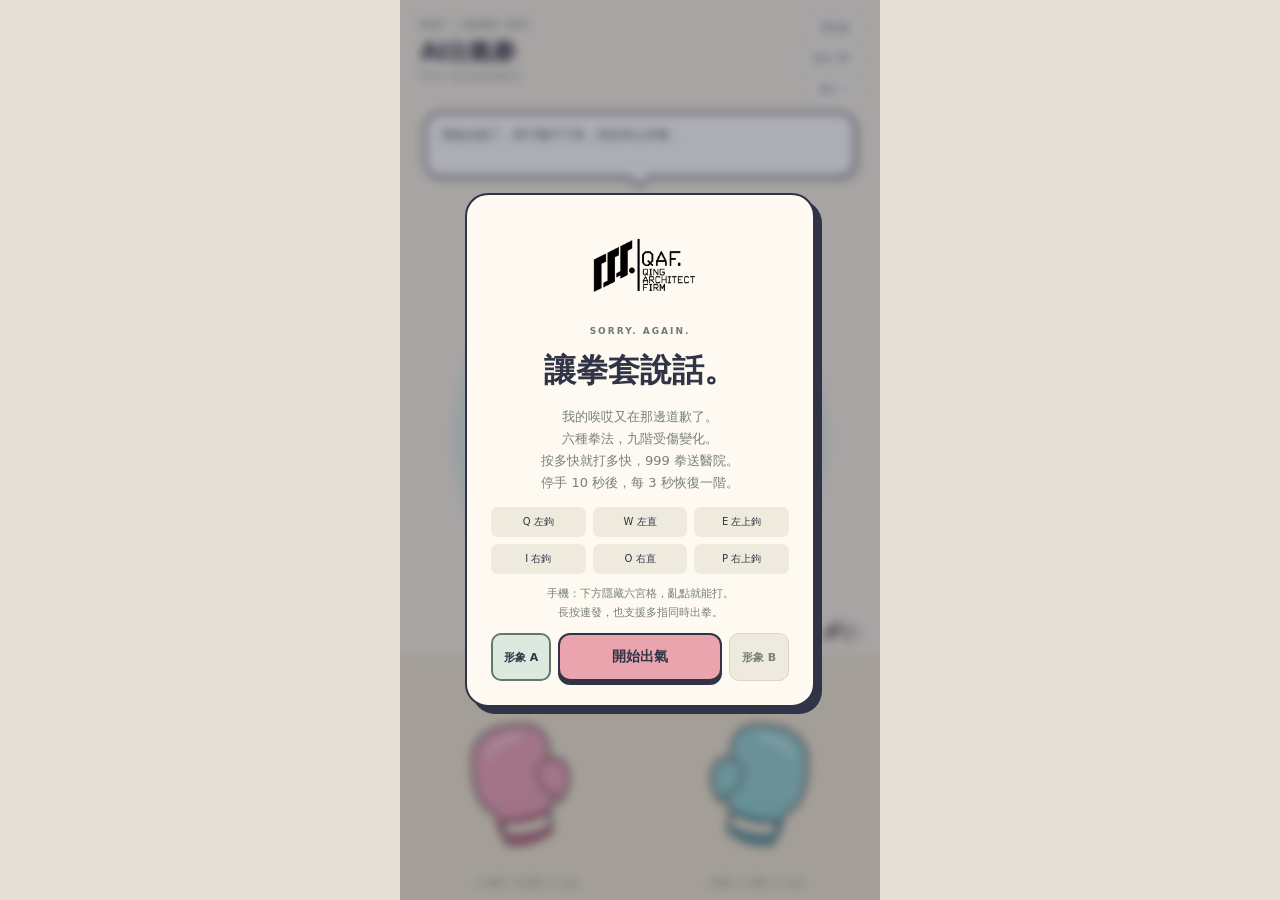
==== aii/index.html @ 3a968c9c "Reuse unlocked speech player on mobile and group touch pads by hand" ====
<!doctype html><html lang="zh-Hant"><head><meta charset="utf-8"><meta name="viewport" content="width=device-width,initial-scale=1,maximum-scale=1,user-scalable=no,viewport-fit=cover"><meta name="theme-color" content="#f5eee2"><title>AI出氣拳｜QAF 的遊戲空間</title><meta property="og:title" content="AI出氣拳｜QAF 的遊戲空間"><meta property="og:description" content="六種拳法、搞笑表情、連打到 999 拳。AI 又在道歉？讓拳套說話！"><meta property="og:type" content="website"><meta property="og:url" content="https://qafstudio2.github.io/qaf-game/aii/"><meta property="og:image" content="https://qafstudio2.github.io/qaf-game/aii/share-face-5.png"><link rel="stylesheet" href="aii.css?v=mobile-voice-28"></head><body><main><canvas id="stage" aria-label="可愛短髮 AII 角色與拳套"></canvas><header><div><span class="tag">QAF / GAME 002</span><h1>AI出氣拳<span>999 拳送修俱樂部</span></h1></div><nav><button id="menu" aria-label="回到選單重新選形象">選形象</button><button id="sound" aria-label="切換音效">音效 ON</button><a href="../" target="_top" id="exit">退出 ↗</a></nav></header><aside id="speech" aria-live="polite"></aside><img class="game-logo" src="../qaf-logo-clear.png" alt="QAF"><div class="counter"><b id="hits">0</b><span>拳・999 拳送醫院，只有心情。</span><span id="injury"></span></div><div id="pads" aria-label="六種拳法的觸控區"><button data-punch="0" aria-label="左鉤拳 Q"></button><button data-punch="1" aria-label="左直拳 W"></button><button data-punch="2" aria-label="左上鉤拳 E"></button><button data-punch="3" aria-label="右鉤拳 I"></button><button data-punch="4" aria-label="右直拳 O"></button><button data-punch="5" aria-label="右上鉤拳 P"></button></div><div class="guide"><span>Q 鉤拳 · W 直拳 · E 上鉤</span><span>I 鉤拳 · O 直拳 · P 上鉤</span></div><section id="intro"><article><img src="../qaf-logo-clear.png" alt="QAF" width="145" height="90"><span class="tag">SORRY. AGAIN.</span><h2>讓拳套說話。</h2><p>我的唉哎又在那邊道歉了。<br>六種拳法，九階受傷變化。<br>按多快就打多快，999 拳送醫院。<br>停手 10 秒後，每 3 秒恢復一階。</p><div class="keys"><span>Q 左鉤</span><span>W 左直</span><span>E 左上鉤</span><span>I 右鉤</span><span>O 右直</span><span>P 右上鉤</span></div><p class="help">手機：下方隱藏六宮格，亂點就能打。<br>長按連發，也支援多指同時出拳。</p><div class="avatar-start"><button id="avatar-a" class="avatar-choice selected" aria-pressed="true">形象 A</button><button id="start">開始出氣</button><button id="avatar-b" class="avatar-choice" aria-pressed="false">形象 B</button></div></article></section><section id="rescue-end" hidden><article><span class="tag">SYSTEM UNDER REPAIR</span><h2>999 拳，送修完成。</h2><p>AII 已送到醫院。<br>今天先休息，系統明天再出錯。</p><button id="again">再打一次 ↻</button><a href="../" target="_top">回遊戲首頁 ↗</a></article></section></main><script src="aii.js?v=mobile-voice-28"></script></body></html>
---- aii/aii.css ----
*{box-sizing:border-box}html,body{margin:0;width:100%;height:100%;overflow:hidden;position:fixed;inset:0;overscroll-behavior:none;background:#e5ded4;color:#303446;font:14px system-ui,"Microsoft JhengHei",sans-serif;touch-action:none;user-select:none}main{position:relative;width:100%;max-width:480px;height:100svh;margin:auto;background:#f5eee2;overflow:hidden}canvas{display:block;width:100%;height:100%}header{position:absolute;top:max(15px,env(safe-area-inset-top));left:20px;right:20px;display:flex;justify-content:space-between;gap:6px;pointer-events:none}.tag{font-size:9px;letter-spacing:2px;font-weight:800;color:#6b7b76}h1{font-size:24px;margin:6px 0;line-height:1.25;letter-spacing:-1px}h1 span{display:block;font-size:10px;letter-spacing:2px;font-weight:500;margin-top:4px;color:#85918a}nav{display:flex;flex-direction:column;align-items:flex-end;gap:8px;pointer-events:auto}nav button,nav a{font:inherit;font-size:10px;border:1px solid #d9d5c9;padding:6px 9px;border-radius:16px;background:#fff8;color:#505e58;text-decoration:none}button{touch-action:none;cursor:pointer;-webkit-tap-highlight-color:transparent}#speech{position:absolute;top:112px;left:24px;right:24px;background:#fff;border:2px solid #303446;border-radius:17px;padding:12px 15px;font-size:12px;line-height:1.65;box-shadow:4px 4px 0 #dad6cb;min-height:66px;pointer-events:none}#speech:after{content:"";position:absolute;bottom:-9px;left:48%;width:14px;height:14px;background:#fff;border-right:2px solid #303446;border-bottom:2px solid #303446;transform:rotate(45deg)}.counter{position:absolute;bottom:27%;left:0;right:0;text-align:center;pointer-events:none}.counter b{font-size:23px;display:block;font-weight:900;color:#65766f}.counter span{font-size:9px;color:#929a8b;letter-spacing:1px}#pads{position:absolute;inset:68% 0 32px;display:grid;grid-template-columns:repeat(2,1fr);grid-template-rows:repeat(3,1fr);grid-auto-flow:column}#pads button{border:0;background:transparent;outline-offset:-5px}#pads button:focus-visible{outline:2px dashed #85998d}#pads button:active{background:#78948912}.guide{position:absolute;bottom:max(10px,env(safe-area-inset-bottom));left:12px;right:12px;display:flex;justify-content:space-around;pointer-events:none;color:#7e887d;font-size:9px}#intro{position:absolute;inset:0;display:grid;place-items:center;background:#30344665;backdrop-filter:blur(5px);padding:20px}article{width:100%;max-width:350px;background:#fffaf1;border:2px solid #303446;border-radius:23px;box-shadow:7px 7px 0 #303446;padding:24px;text-align:center}article img{display:block;object-fit:contain;margin:0 auto 12px;background:transparent;border-radius:0;padding:0}article h2{font-size:32px;margin:12px 0}article p{font-size:13px;line-height:1.7;color:#768178}.keys{display:grid;grid-template-columns:repeat(3,1fr);gap:7px}.keys span{font-size:10px;background:#eeeade;border-radius:7px;padding:8px 2px}article p.help{font-size:11px}#start{width:100%;padding:14px;border:2px solid #303446;border-radius:12px;background:#eaa4ae;color:#303446;font-size:15px;font-weight:900;box-shadow:0 4px 0 #303446}@media(max-height:650px){header{top:10px}h1{font-size:21px}#speech{top:98px;padding:9px 12px;font-size:11px;min-height:55px}article{padding:16px}article img{height:65px;width:110px;margin-bottom:6px}article h2{font-size:27px;margin:8px 0}article p{font-size:11px;margin:8px 0}.keys span{padding:6px 1px}#start{padding:11px}}


#injury{display:block;color:#946b80;font-size:10px;margin-top:3px}.counter{bottom:23%}.counter b{font-size:20px}
.game-logo{position:absolute;right:13px;bottom:28%;width:48px;height:auto;mix-blend-mode:multiply;opacity:.65;pointer-events:none}

#rescue-end{position:absolute;inset:0;display:grid;place-items:center;background:#f5eee2c9;padding:20px}#rescue-end[hidden]{display:none}#again{display:block;width:100%;padding:13px;background:#eaa4ae;border:1.7px solid #303446;border-radius:8px;font:700 14px system-ui;color:#303446}#rescue-end a{display:inline-block;margin-top:18px;color:#6b7b76;font-size:12px}
.avatar-start{display:grid;grid-template-columns:60px minmax(0,1fr) 60px;align-items:stretch;gap:7px}.avatar-choice{border:1px solid #d9d5c9;border-radius:10px;background:#eeeade;color:#768178;font:700 11px system-ui;padding:8px 2px}.avatar-choice.selected{background:#dce9df;border:2px solid #65766f;color:#303446}.avatar-start #start{font-size:14px;padding:13px 2px}@media(max-height:650px){.avatar-start #start{padding:10px 2px}}

nav{gap:5px}nav button,nav a{padding:5px 9px}

/* Keep rapid taps and long holds inside the game instead of iOS text selection. */
main,main *{-webkit-user-select:none;user-select:none;-webkit-touch-callout:none;-webkit-tap-highlight-color:transparent}main img,canvas{-webkit-user-drag:none}#pads,#pads button{touch-action:none}
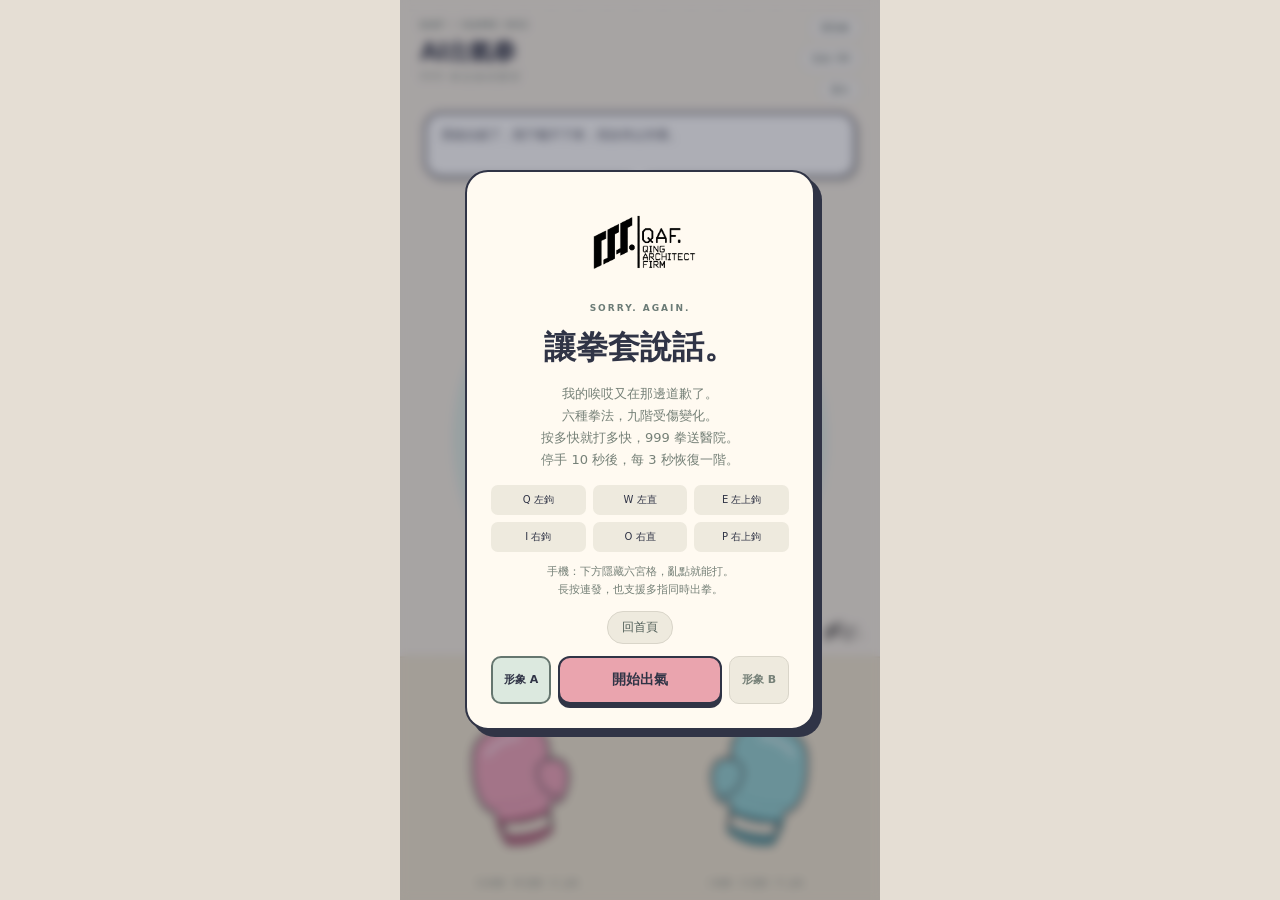
==== commit 4abacb9d: "Add home links to game menus and endings plus in-game exit buttons" ====
--- a/aii/index.html
+++ b/aii/index.html
@@ -1,4 +1,4 @@
-<!doctype html><html lang="zh-Hant"><head><meta charset="utf-8"><meta name="viewport" content="width=device-width,initial-scale=1,maximum-scale=1,user-scalable=no,viewport-fit=cover"><meta name="theme-color" content="#f5eee2"><title>AI出氣拳｜QAF 的遊戲空間</title><meta property="og:title" content="AI出氣拳｜QAF 的遊戲空間"><meta property="og:description" content="六種拳法、搞笑表情、連打到 999 拳。AI 又在道歉？讓拳套說話！"><meta property="og:type" content="website"><meta property="og:url" content="https://qafstudio2.github.io/qaf-game/aii/"><meta property="og:image" content="https://qafstudio2.github.io/qaf-game/aii/share-face-5.png"><link rel="stylesheet" href="aii.css?v=mobile-voice-28"></head><body><main><canvas id="stage" aria-label="可愛短髮 AII 角色與拳套"></canvas><header><div><span class="tag">QAF / GAME 002</span><h1>AI出氣拳<span>999 拳送修俱樂部</span></h1></div><nav><button id="menu" aria-label="回到選單重新選形象">選形象</button><button id="sound" aria-label="切換音效">音效 ON</button><a href="../" target="_top" id="exit">退出 ↗</a></nav></header><aside id="speech" aria-live="polite"></aside><img class="game-logo" src="../qaf-logo-clear.png" alt="QAF"><div class="counter"><b id="hits">0</b><span>拳・999 拳送醫院，只有心情。</span><span id="injury"></span></div><div id="pads" aria-label="六種拳法的觸控區"><button data-punch="0" aria-label="左鉤拳 Q"></button><button data-punch="1" aria-label="左直拳 W"></button><button data-punch="2" aria-label="左上鉤拳 E"></button><button data-punch="3" aria-label="右鉤拳 I"></button><button data-punch="4" aria-label="右直拳 O"></button><button data-punch="5" aria-label="右上鉤拳 P"></button></div><div class="guide"><span>Q 鉤拳 · W 直拳 · E 上鉤</span><span>I 鉤拳 · O 直拳 · P 上鉤</span></div><section id="intro"><article><img src="../qaf-logo-clear.png" alt="QAF" width="145" height="90"><span class="tag">SORRY. AGAIN.</span><h2>讓拳套說話。</h2><p>我的唉哎又在那邊道歉了。<br>六種拳法，九階受傷變化。<br>按多快就打多快，999 拳送醫院。<br>停手 10 秒後，每 3 秒恢復一階。</p><div class="keys"><span>Q 左鉤</span><span>W 左直</span><span>E 左上鉤</span><span>I 右鉤</span><span>O 右直</span><span>P 右上鉤</span></div><p class="help">手機：下方隱藏六宮格，亂點就能打。<br>長按連發，也支援多指同時出拳。</p><div class="avatar-start"><button id="avatar-a" class="avatar-choice selected" aria-pressed="true">形象 A</button><button id="start">開始出氣</button><button id="avatar-b" class="avatar-choice" aria-pressed="false">形象 B</button></div></article></section><section id="rescue-end" hidden><article><span class="tag">SYSTEM UNDER REPAIR</span><h2>999 拳，送修完成。</h2><p>AII 已送到醫院。<br>今天先休息，系統明天再出錯。</p><button id="again">再打一次 ↻</button><a href="../" target="_top">回遊戲首頁 ↗</a></article></section></main><script src="aii.js?v=mobile-voice-28"></script></body></html>
+<!doctype html><html lang="zh-Hant"><head><meta charset="utf-8"><meta name="viewport" content="width=device-width,initial-scale=1,maximum-scale=1,user-scalable=no,viewport-fit=cover"><meta name="theme-color" content="#f5eee2"><title>AI出氣拳｜QAF 的遊戲空間</title><meta property="og:title" content="AI出氣拳｜QAF 的遊戲空間"><meta property="og:description" content="六種拳法、搞笑表情、連打到 999 拳。AI 又在道歉？讓拳套說話！"><meta property="og:type" content="website"><meta property="og:url" content="https://qafstudio2.github.io/qaf-game/aii/"><meta property="og:image" content="https://qafstudio2.github.io/qaf-game/aii/share-face-5.png"><link rel="stylesheet" href="aii.css?v=home-button-31"></head><body><main><canvas id="stage" aria-label="可愛短髮 AII 角色與拳套"></canvas><header><div><span class="tag">QAF / GAME 002</span><h1>AI出氣拳<span>999 拳送修俱樂部</span></h1></div><nav><button id="menu" aria-label="回到選單重新選形象">選形象</button><button id="sound" aria-label="切換音效">音效 ON</button><a href="../" target="_top" id="exit">退出</a></nav></header><aside id="speech" aria-live="polite"></aside><img class="game-logo" src="../qaf-logo-clear.png" alt="QAF"><div class="counter"><b id="hits">0</b><span>拳・999 拳送醫院，只有心情。</span><span id="injury"></span></div><div id="pads" aria-label="六種拳法的觸控區"><button data-punch="0" aria-label="左鉤拳 Q"></button><button data-punch="1" aria-label="左直拳 W"></button><button data-punch="2" aria-label="左上鉤拳 E"></button><button data-punch="3" aria-label="右鉤拳 I"></button><button data-punch="4" aria-label="右直拳 O"></button><button data-punch="5" aria-label="右上鉤拳 P"></button></div><div class="guide"><span>Q 鉤拳 · W 直拳 · E 上鉤</span><span>I 鉤拳 · O 直拳 · P 上鉤</span></div><section id="intro"><article><img src="../qaf-logo-clear.png" alt="QAF" width="145" height="90"><span class="tag">SORRY. AGAIN.</span><h2>讓拳套說話。</h2><p>我的唉哎又在那邊道歉了。<br>六種拳法，九階受傷變化。<br>按多快就打多快，999 拳送醫院。<br>停手 10 秒後，每 3 秒恢復一階。</p><div class="keys"><span>Q 左鉤</span><span>W 左直</span><span>E 左上鉤</span><span>I 右鉤</span><span>O 右直</span><span>P 右上鉤</span></div><p class="help">手機：下方隱藏六宮格，亂點就能打。<br>長按連發，也支援多指同時出拳。</p><a class="menu-home" href="../" target="_top">回首頁</a><div class="avatar-start"><button id="avatar-a" class="avatar-choice selected" aria-pressed="true">形象 A</button><button id="start">開始出氣</button><button id="avatar-b" class="avatar-choice" aria-pressed="false">形象 B</button></div></article></section><section id="rescue-end" hidden><article><span class="tag">SYSTEM UNDER REPAIR</span><h2>999 拳，送修完成。</h2><p>AII 已送到醫院。<br>今天先休息，系統明天再出錯。</p><button id="again">再打一次 ↻</button><a href="../" target="_top">回首頁</a></article></section></main><script src="aii.js?v=home-button-31"></script></body></html>
 
 
 
--- a/aii/aii.css
+++ b/aii/aii.css
@@ -11,3 +11,5 @@
 
 /* Keep rapid taps and long holds inside the game instead of iOS text selection. */
 main,main *{-webkit-user-select:none;user-select:none;-webkit-touch-callout:none;-webkit-tap-highlight-color:transparent}main img,canvas{-webkit-user-drag:none}#pads,#pads button{touch-action:none}
+
+.menu-home{display:inline-block;color:#505e58;font:12px system-ui;text-decoration:none;padding:7px 14px;border:1px solid #d9d5c9;border-radius:16px;background:#eeeade;margin:0 0 12px}
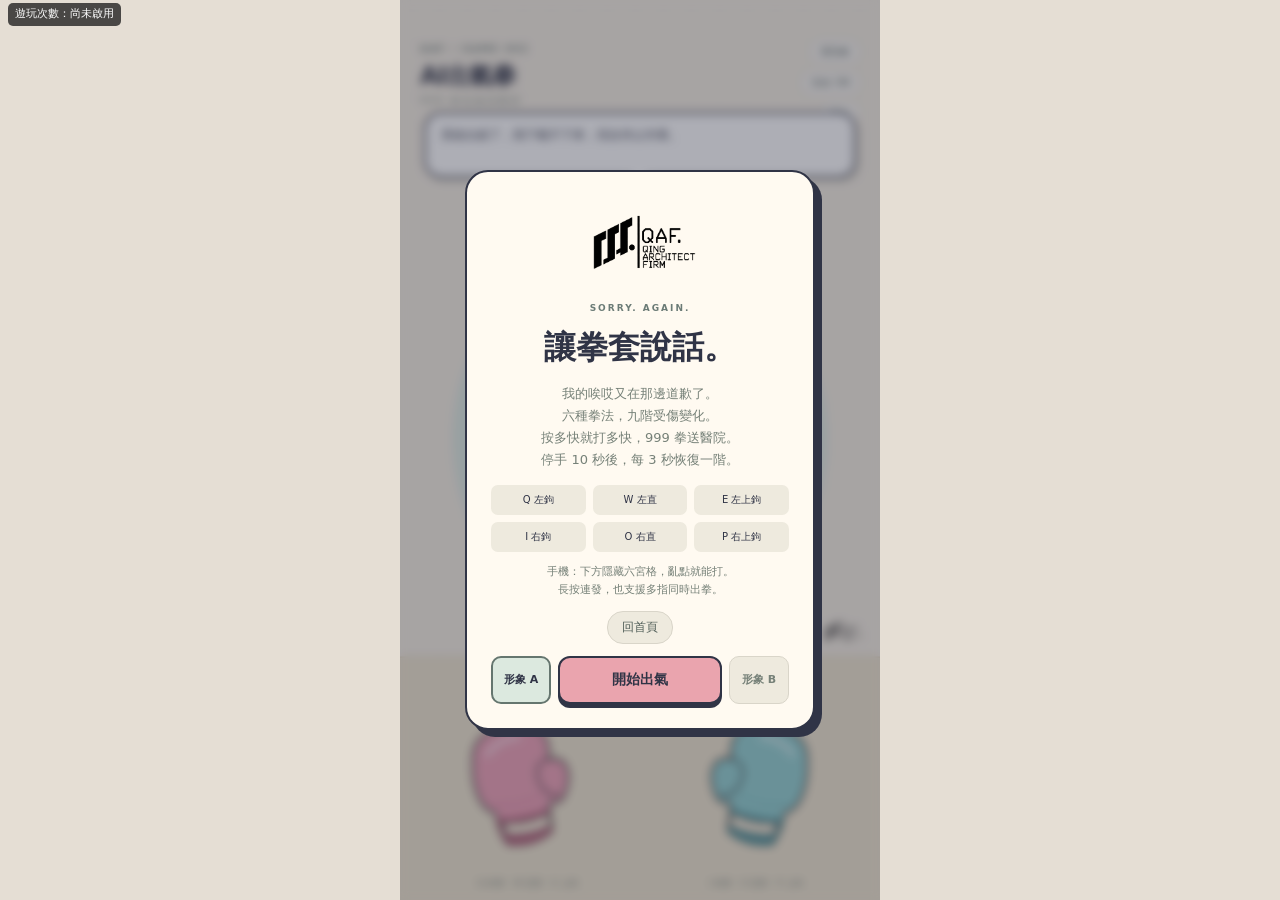
==== commit c19ba3bf: "Prepare game play counts and sorting with tested isolated count API" ====
--- a/aii/index.html
+++ b/aii/index.html
@@ -1,5 +1,6 @@
-<!doctype html><html lang="zh-Hant"><head><meta charset="utf-8"><meta name="viewport" content="width=device-width,initial-scale=1,maximum-scale=1,user-scalable=no,viewport-fit=cover"><meta name="theme-color" content="#f5eee2"><title>AI出氣拳｜QAF 的遊戲空間</title><meta property="og:title" content="AI出氣拳｜QAF 的遊戲空間"><meta property="og:description" content="六種拳法、搞笑表情、連打到 999 拳。AI 又在道歉？讓拳套說話！"><meta property="og:type" content="website"><meta property="og:url" content="https://qafstudio2.github.io/qaf-game/aii/"><meta property="og:image" content="https://qafstudio2.github.io/qaf-game/aii/share-face-5.png"><link rel="stylesheet" href="aii.css?v=home-button-31"></head><body><main><canvas id="stage" aria-label="可愛短髮 AII 角色與拳套"></canvas><header><div><span class="tag">QAF / GAME 002</span><h1>AI出氣拳<span>999 拳送修俱樂部</span></h1></div><nav><button id="menu" aria-label="回到選單重新選形象">選形象</button><button id="sound" aria-label="切換音效">音效 ON</button><a href="../" target="_top" id="exit">退出</a></nav></header><aside id="speech" aria-live="polite"></aside><img class="game-logo" src="../qaf-logo-clear.png" alt="QAF"><div class="counter"><b id="hits">0</b><span>拳・999 拳送醫院，只有心情。</span><span id="injury"></span></div><div id="pads" aria-label="六種拳法的觸控區"><button data-punch="0" aria-label="左鉤拳 Q"></button><button data-punch="1" aria-label="左直拳 W"></button><button data-punch="2" aria-label="左上鉤拳 E"></button><button data-punch="3" aria-label="右鉤拳 I"></button><button data-punch="4" aria-label="右直拳 O"></button><button data-punch="5" aria-label="右上鉤拳 P"></button></div><div class="guide"><span>Q 鉤拳 · W 直拳 · E 上鉤</span><span>I 鉤拳 · O 直拳 · P 上鉤</span></div><section id="intro"><article><img src="../qaf-logo-clear.png" alt="QAF" width="145" height="90"><span class="tag">SORRY. AGAIN.</span><h2>讓拳套說話。</h2><p>我的唉哎又在那邊道歉了。<br>六種拳法，九階受傷變化。<br>按多快就打多快，999 拳送醫院。<br>停手 10 秒後，每 3 秒恢復一階。</p><div class="keys"><span>Q 左鉤</span><span>W 左直</span><span>E 左上鉤</span><span>I 右鉤</span><span>O 右直</span><span>P 右上鉤</span></div><p class="help">手機：下方隱藏六宮格，亂點就能打。<br>長按連發，也支援多指同時出拳。</p><a class="menu-home" href="../" target="_top">回首頁</a><div class="avatar-start"><button id="avatar-a" class="avatar-choice selected" aria-pressed="true">形象 A</button><button id="start">開始出氣</button><button id="avatar-b" class="avatar-choice" aria-pressed="false">形象 B</button></div></article></section><section id="rescue-end" hidden><article><span class="tag">SYSTEM UNDER REPAIR</span><h2>999 拳，送修完成。</h2><p>AII 已送到醫院。<br>今天先休息，系統明天再出錯。</p><button id="again">再打一次 ↻</button><a href="../" target="_top">回首頁</a></article></section></main><script src="aii.js?v=home-button-31"></script></body></html>
+<!doctype html><html lang="zh-Hant"><head><meta charset="utf-8"><meta name="viewport" content="width=device-width,initial-scale=1,maximum-scale=1,user-scalable=no,viewport-fit=cover"><meta name="theme-color" content="#f5eee2"><title>AI出氣拳｜QAF 的遊戲空間</title><meta property="og:title" content="AI出氣拳｜QAF 的遊戲空間"><meta property="og:description" content="六種拳法、搞笑表情、連打到 999 拳。AI 又在道歉？讓拳套說話！"><meta property="og:type" content="website"><meta property="og:url" content="https://qafstudio2.github.io/qaf-game/aii/"><meta property="og:image" content="https://qafstudio2.github.io/qaf-game/aii/share-face-5.png"><link rel="stylesheet" href="aii.css?v=home-button-31"><script src="../game-stats-config.js"></script><script defer src="../game-stats.js"></script><style>.qaf-play-count{position:fixed;top:max(3px,env(safe-area-inset-top));left:8px;z-index:1000;font:11px/1.5 system-ui;color:#fff;background:#222c;padding:3px 7px;border-radius:5px;pointer-events:none}header{margin-top:24px}</style></head><body><span class="qaf-play-count" data-play-count="aii" aria-live="polite">遊玩次數：尚未啟用</span><main><canvas id="stage" aria-label="可愛短髮 AII 角色與拳套"></canvas><header><div><span class="tag">QAF / GAME 002</span><h1>AI出氣拳<span>999 拳送修俱樂部</span></h1></div><nav><button id="menu" aria-label="回到選單重新選形象">選形象</button><button id="sound" aria-label="切換音效">音效 ON</button><a href="../" target="_top" id="exit">退出</a></nav></header><aside id="speech" aria-live="polite"></aside><img class="game-logo" src="../qaf-logo-clear.png" alt="QAF"><div class="counter"><b id="hits">0</b><span>拳・999 拳送醫院，只有心情。</span><span id="injury"></span></div><div id="pads" aria-label="六種拳法的觸控區"><button data-punch="0" aria-label="左鉤拳 Q"></button><button data-punch="1" aria-label="左直拳 W"></button><button data-punch="2" aria-label="左上鉤拳 E"></button><button data-punch="3" aria-label="右鉤拳 I"></button><button data-punch="4" aria-label="右直拳 O"></button><button data-punch="5" aria-label="右上鉤拳 P"></button></div><div class="guide"><span>Q 鉤拳 · W 直拳 · E 上鉤</span><span>I 鉤拳 · O 直拳 · P 上鉤</span></div><section id="intro"><article><img src="../qaf-logo-clear.png" alt="QAF" width="145" height="90"><span class="tag">SORRY. AGAIN.</span><h2>讓拳套說話。</h2><p>我的唉哎又在那邊道歉了。<br>六種拳法，九階受傷變化。<br>按多快就打多快，999 拳送醫院。<br>停手 10 秒後，每 3 秒恢復一階。</p><div class="keys"><span>Q 左鉤</span><span>W 左直</span><span>E 左上鉤</span><span>I 右鉤</span><span>O 右直</span><span>P 右上鉤</span></div><p class="help">手機：下方隱藏六宮格，亂點就能打。<br>長按連發，也支援多指同時出拳。</p><a class="menu-home" href="../" target="_top">回首頁</a><div class="avatar-start"><button id="avatar-a" class="avatar-choice selected" aria-pressed="true">形象 A</button><button id="start">開始出氣</button><button id="avatar-b" class="avatar-choice" aria-pressed="false">形象 B</button></div></article></section><section id="rescue-end" hidden><article><span class="tag">SYSTEM UNDER REPAIR</span><h2>999 拳，送修完成。</h2><p>AII 已送到醫院。<br>今天先休息，系統明天再出錯。</p><button id="again">再打一次 ↻</button><a href="../" target="_top">回首頁</a></article></section></main><script src="aii.js?v=play-counts-20261010"></script></body></html>
 
 
 
 
+
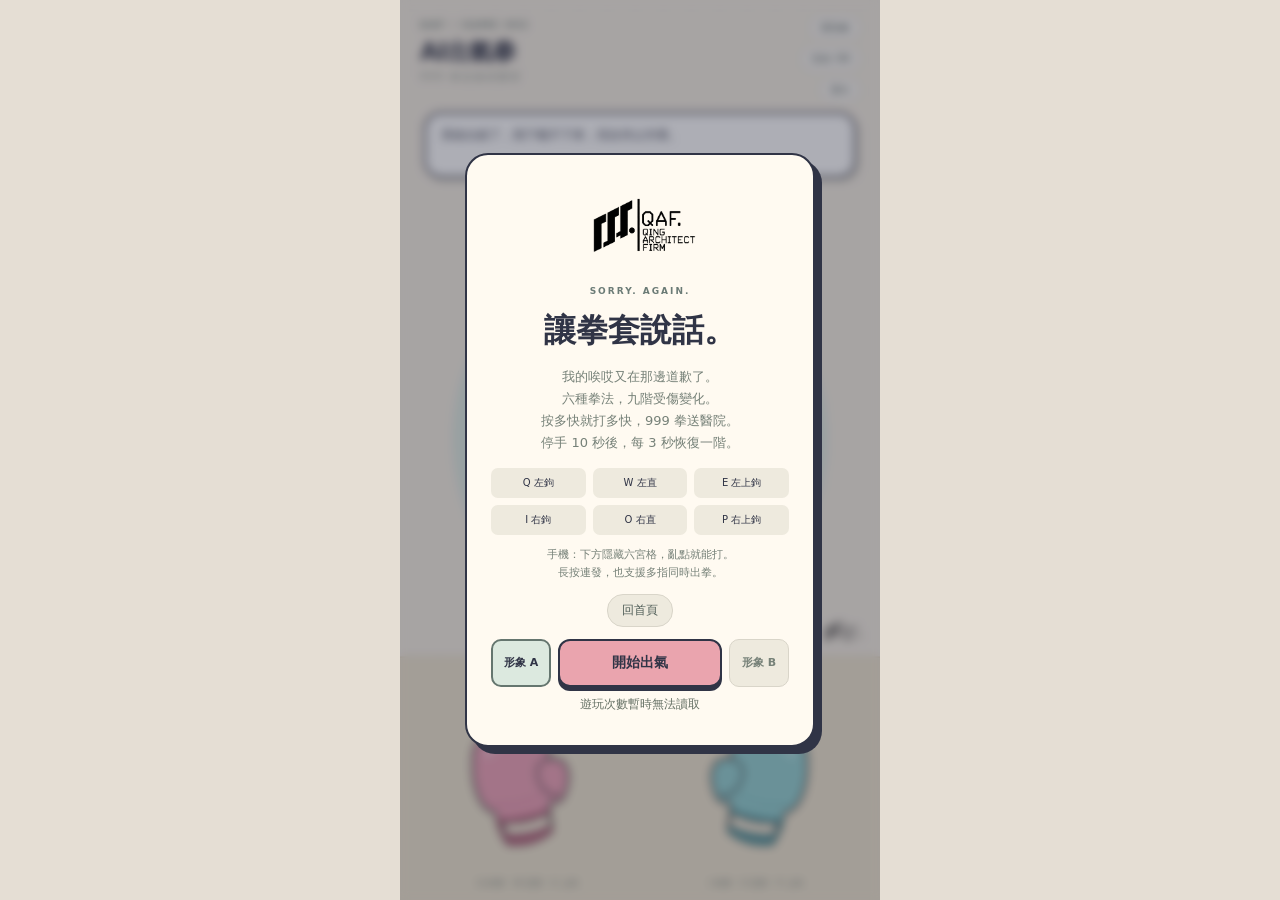
==== commit 098a5f75: "Add shared cloud play totals to three games and catalogue" ====
--- a/aii/index.html
+++ b/aii/index.html
@@ -1,6 +1,5 @@
-<!doctype html><html lang="zh-Hant"><head><meta charset="utf-8"><meta name="viewport" content="width=device-width,initial-scale=1,maximum-scale=1,user-scalable=no,viewport-fit=cover"><meta name="theme-color" content="#f5eee2"><title>AI出氣拳｜QAF 的遊戲空間</title><meta property="og:title" content="AI出氣拳｜QAF 的遊戲空間"><meta property="og:description" content="六種拳法、搞笑表情、連打到 999 拳。AI 又在道歉？讓拳套說話！"><meta property="og:type" content="website"><meta property="og:url" content="https://qafstudio2.github.io/qaf-game/aii/"><meta property="og:image" content="https://qafstudio2.github.io/qaf-game/aii/share-face-5.png"><link rel="stylesheet" href="aii.css?v=home-button-31"><script src="../game-stats-config.js"></script><script defer src="../game-stats.js"></script><style>.qaf-play-count{position:fixed;top:max(3px,env(safe-area-inset-top));left:8px;z-index:1000;font:11px/1.5 system-ui;color:#fff;background:#222c;padding:3px 7px;border-radius:5px;pointer-events:none}header{margin-top:24px}</style></head><body><span class="qaf-play-count" data-play-count="aii" aria-live="polite">遊玩次數：尚未啟用</span><main><canvas id="stage" aria-label="可愛短髮 AII 角色與拳套"></canvas><header><div><span class="tag">QAF / GAME 002</span><h1>AI出氣拳<span>999 拳送修俱樂部</span></h1></div><nav><button id="menu" aria-label="回到選單重新選形象">選形象</button><button id="sound" aria-label="切換音效">音效 ON</button><a href="../" target="_top" id="exit">退出</a></nav></header><aside id="speech" aria-live="polite"></aside><img class="game-logo" src="../qaf-logo-clear.png" alt="QAF"><div class="counter"><b id="hits">0</b><span>拳・999 拳送醫院，只有心情。</span><span id="injury"></span></div><div id="pads" aria-label="六種拳法的觸控區"><button data-punch="0" aria-label="左鉤拳 Q"></button><button data-punch="1" aria-label="左直拳 W"></button><button data-punch="2" aria-label="左上鉤拳 E"></button><button data-punch="3" aria-label="右鉤拳 I"></button><button data-punch="4" aria-label="右直拳 O"></button><button data-punch="5" aria-label="右上鉤拳 P"></button></div><div class="guide"><span>Q 鉤拳 · W 直拳 · E 上鉤</span><span>I 鉤拳 · O 直拳 · P 上鉤</span></div><section id="intro"><article><img src="../qaf-logo-clear.png" alt="QAF" width="145" height="90"><span class="tag">SORRY. AGAIN.</span><h2>讓拳套說話。</h2><p>我的唉哎又在那邊道歉了。<br>六種拳法，九階受傷變化。<br>按多快就打多快，999 拳送醫院。<br>停手 10 秒後，每 3 秒恢復一階。</p><div class="keys"><span>Q 左鉤</span><span>W 左直</span><span>E 左上鉤</span><span>I 右鉤</span><span>O 右直</span><span>P 右上鉤</span></div><p class="help">手機：下方隱藏六宮格，亂點就能打。<br>長按連發，也支援多指同時出拳。</p><a class="menu-home" href="../" target="_top">回首頁</a><div class="avatar-start"><button id="avatar-a" class="avatar-choice selected" aria-pressed="true">形象 A</button><button id="start">開始出氣</button><button id="avatar-b" class="avatar-choice" aria-pressed="false">形象 B</button></div></article></section><section id="rescue-end" hidden><article><span class="tag">SYSTEM UNDER REPAIR</span><h2>999 拳，送修完成。</h2><p>AII 已送到醫院。<br>今天先休息，系統明天再出錯。</p><button id="again">再打一次 ↻</button><a href="../" target="_top">回首頁</a></article></section></main><script src="aii.js?v=play-counts-20261010"></script></body></html>
-
-
-
-
-
+<!doctype html><html lang="zh-Hant"><head><meta charset="utf-8"><meta name="viewport" content="width=device-width,initial-scale=1,maximum-scale=1,user-scalable=no,viewport-fit=cover"><meta name="theme-color" content="#f5eee2"><title>AI出氣拳｜QAF 的遊戲空間</title><meta property="og:title" content="AI出氣拳｜QAF 的遊戲空間"><meta property="og:description" content="六種拳法、搞笑表情、連打到 999 拳。AI 又在道歉？讓拳套說話！"><meta property="og:type" content="website"><meta property="og:url" content="https://qafstudio2.github.io/qaf-game/aii/"><meta property="og:image" content="https://qafstudio2.github.io/qaf-game/aii/share-face-5.png"><link rel="stylesheet" href="aii.css?v=plays-1"></head><body><main><canvas id="stage" aria-label="可愛短髮 AII 角色與拳套"></canvas><header><div><span class="tag">QAF / GAME 002</span><h1>AI出氣拳<span>999 拳送修俱樂部</span></h1></div><nav><button id="menu" aria-label="回到選單重新選形象">選形象</button><button id="sound" aria-label="切換音效">音效 ON</button><a href="../" target="_top" id="exit">退出</a></nav></header><aside id="speech" aria-live="polite"></aside><img class="game-logo" src="../qaf-logo-clear.png" alt="QAF"><div class="counter"><b id="hits">0</b><span>拳・999 拳送醫院，只有心情。</span><span id="injury"></span></div><div id="pads" aria-label="六種拳法的觸控區"><button data-punch="0" aria-label="左鉤拳 Q"></button><button data-punch="1" aria-label="左直拳 W"></button><button data-punch="2" aria-label="左上鉤拳 E"></button><button data-punch="3" aria-label="右鉤拳 I"></button><button data-punch="4" aria-label="右直拳 O"></button><button data-punch="5" aria-label="右上鉤拳 P"></button></div><div class="guide"><span>Q 鉤拳 · W 直拳 · E 上鉤</span><span>I 鉤拳 · O 直拳 · P 上鉤</span></div><section id="intro"><article><img src="../qaf-logo-clear.png" alt="QAF" width="145" height="90"><span class="tag">SORRY. AGAIN.</span><h2>讓拳套說話。</h2><p>我的唉哎又在那邊道歉了。<br>六種拳法，九階受傷變化。<br>按多快就打多快，999 拳送醫院。<br>停手 10 秒後，每 3 秒恢復一階。</p><div class="keys"><span>Q 左鉤</span><span>W 左直</span><span>E 左上鉤</span><span>I 右鉤</span><span>O 右直</span><span>P 右上鉤</span></div><p class="help">手機：下方隱藏六宮格，亂點就能打。<br>長按連發，也支援多指同時出拳。</p><a class="menu-home" href="../" target="_top">回首頁</a><div class="avatar-start"><button id="avatar-a" class="avatar-choice selected" aria-pressed="true">形象 A</button><button id="start">開始出氣</button><button id="avatar-b" class="avatar-choice" aria-pressed="false">形象 B</button></div><p class="play-count" data-play-count="aii">遊玩次數載入中…</p></article></section><section id="rescue-end" hidden><article><span class="tag">SYSTEM UNDER REPAIR</span><h2>999 拳，送修完成。</h2><p>AII 已送到醫院。<br>今天先休息，系統明天再出錯。</p><button id="again">再打一次 ↻</button><a href="../" target="_top">回首頁</a></article></section></main><script src="../play-count.js?v=plays-1"></script><script src="aii.js?v=plays-1"></script></body></html>
+
+
+
+
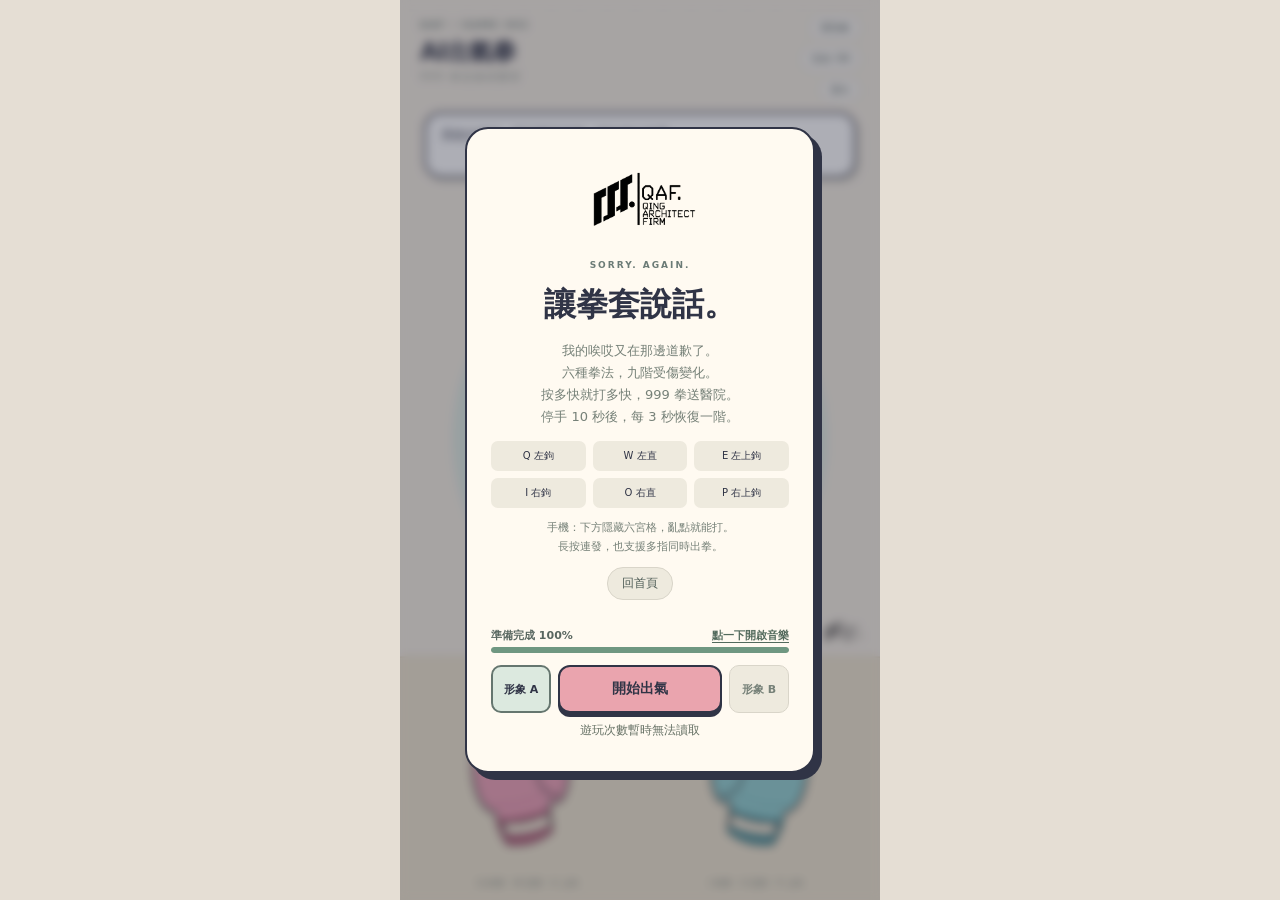
==== commit d595fbc9: "Show startup asset progress and play menu BGM in AI boxing and Guitar Nut" ====
--- a/aii/index.html
+++ b/aii/index.html
@@ -1,4 +1,4 @@
-<!doctype html><html lang="zh-Hant"><head><meta charset="utf-8"><meta name="viewport" content="width=device-width,initial-scale=1,maximum-scale=1,user-scalable=no,viewport-fit=cover"><meta name="theme-color" content="#f5eee2"><title>AI出氣拳｜QAF 的遊戲空間</title><meta property="og:title" content="AI出氣拳｜QAF 的遊戲空間"><meta property="og:description" content="六種拳法、搞笑表情、連打到 999 拳。AI 又在道歉？讓拳套說話！"><meta property="og:type" content="website"><meta property="og:url" content="https://qafstudio2.github.io/qaf-game/aii/"><meta property="og:image" content="https://qafstudio2.github.io/qaf-game/aii/share-face-5.png"><link rel="stylesheet" href="aii.css?v=plays-1"></head><body><main><canvas id="stage" aria-label="可愛短髮 AII 角色與拳套"></canvas><header><div><span class="tag">QAF / GAME 002</span><h1>AI出氣拳<span>999 拳送修俱樂部</span></h1></div><nav><button id="menu" aria-label="回到選單重新選形象">選形象</button><button id="sound" aria-label="切換音效">音效 ON</button><a href="../" target="_top" id="exit">退出</a></nav></header><aside id="speech" aria-live="polite"></aside><img class="game-logo" src="../qaf-logo-clear.png" alt="QAF"><div class="counter"><b id="hits">0</b><span>拳・999 拳送醫院，只有心情。</span><span id="injury"></span></div><div id="pads" aria-label="六種拳法的觸控區"><button data-punch="0" aria-label="左鉤拳 Q"></button><button data-punch="1" aria-label="左直拳 W"></button><button data-punch="2" aria-label="左上鉤拳 E"></button><button data-punch="3" aria-label="右鉤拳 I"></button><button data-punch="4" aria-label="右直拳 O"></button><button data-punch="5" aria-label="右上鉤拳 P"></button></div><div class="guide"><span>Q 鉤拳 · W 直拳 · E 上鉤</span><span>I 鉤拳 · O 直拳 · P 上鉤</span></div><section id="intro"><article><img src="../qaf-logo-clear.png" alt="QAF" width="145" height="90"><span class="tag">SORRY. AGAIN.</span><h2>讓拳套說話。</h2><p>我的唉哎又在那邊道歉了。<br>六種拳法，九階受傷變化。<br>按多快就打多快，999 拳送醫院。<br>停手 10 秒後，每 3 秒恢復一階。</p><div class="keys"><span>Q 左鉤</span><span>W 左直</span><span>E 左上鉤</span><span>I 右鉤</span><span>O 右直</span><span>P 右上鉤</span></div><p class="help">手機：下方隱藏六宮格，亂點就能打。<br>長按連發，也支援多指同時出拳。</p><a class="menu-home" href="../" target="_top">回首頁</a><div class="avatar-start"><button id="avatar-a" class="avatar-choice selected" aria-pressed="true">形象 A</button><button id="start">開始出氣</button><button id="avatar-b" class="avatar-choice" aria-pressed="false">形象 B</button></div><p class="play-count" data-play-count="aii">遊玩次數載入中…</p></article></section><section id="rescue-end" hidden><article><span class="tag">SYSTEM UNDER REPAIR</span><h2>999 拳，送修完成。</h2><p>AII 已送到醫院。<br>今天先休息，系統明天再出錯。</p><button id="again">再打一次 ↻</button><a href="../" target="_top">回首頁</a></article></section></main><script src="../play-count.js?v=plays-1"></script><script src="aii.js?v=plays-1"></script></body></html>
+<!doctype html><html lang="zh-Hant"><head><meta charset="utf-8"><meta name="viewport" content="width=device-width,initial-scale=1,maximum-scale=1,user-scalable=no,viewport-fit=cover"><meta name="theme-color" content="#f5eee2"><title>AI出氣拳｜QAF 的遊戲空間</title><meta property="og:title" content="AI出氣拳｜QAF 的遊戲空間"><meta property="og:description" content="六種拳法、搞笑表情、連打到 999 拳。AI 又在道歉？讓拳套說話！"><meta property="og:type" content="website"><meta property="og:url" content="https://qafstudio2.github.io/qaf-game/aii/"><meta property="og:image" content="https://qafstudio2.github.io/qaf-game/aii/share-face-5.png"><link rel="stylesheet" href="aii.css?v=plays-1"><link rel="stylesheet" href="../asset-loader.css?v=load-1"></head><body><main><canvas id="stage" aria-label="可愛短髮 AII 角色與拳套"></canvas><header><div><span class="tag">QAF / GAME 002</span><h1>AI出氣拳<span>999 拳送修俱樂部</span></h1></div><nav><button id="menu" aria-label="回到選單重新選形象">選形象</button><button id="sound" aria-label="切換音效">音效 ON</button><a href="../" target="_top" id="exit">退出</a></nav></header><aside id="speech" aria-live="polite"></aside><img class="game-logo" src="../qaf-logo-clear.png" alt="QAF"><div class="counter"><b id="hits">0</b><span>拳・999 拳送醫院，只有心情。</span><span id="injury"></span></div><div id="pads" aria-label="六種拳法的觸控區"><button data-punch="0" aria-label="左鉤拳 Q"></button><button data-punch="1" aria-label="左直拳 W"></button><button data-punch="2" aria-label="左上鉤拳 E"></button><button data-punch="3" aria-label="右鉤拳 I"></button><button data-punch="4" aria-label="右直拳 O"></button><button data-punch="5" aria-label="右上鉤拳 P"></button></div><div class="guide"><span>Q 鉤拳 · W 直拳 · E 上鉤</span><span>I 鉤拳 · O 直拳 · P 上鉤</span></div><section id="intro"><article><img src="../qaf-logo-clear.png" alt="QAF" width="145" height="90"><span class="tag">SORRY. AGAIN.</span><h2>讓拳套說話。</h2><p>我的唉哎又在那邊道歉了。<br>六種拳法，九階受傷變化。<br>按多快就打多快，999 拳送醫院。<br>停手 10 秒後，每 3 秒恢復一階。</p><div class="keys"><span>Q 左鉤</span><span>W 左直</span><span>E 左上鉤</span><span>I 右鉤</span><span>O 右直</span><span>P 右上鉤</span></div><p class="help">手機：下方隱藏六宮格，亂點就能打。<br>長按連發，也支援多指同時出拳。</p><a class="menu-home" href="../" target="_top">回首頁</a><div class="asset-loading" id="asset-progress"><div class="asset-status"><span class="asset-label" aria-live="polite">素材載入 0%</span><button type="button" hidden>點一下開啟音樂</button></div><div class="asset-track" role="progressbar" aria-label="素材載入進度" aria-valuemin="0" aria-valuemax="100" aria-valuenow="0"><i></i></div></div><div class="avatar-start"><button id="avatar-a" class="avatar-choice selected" aria-pressed="true">形象 A</button><button id="start" disabled>開始出氣</button><button id="avatar-b" class="avatar-choice" aria-pressed="false">形象 B</button></div><p class="play-count" data-play-count="aii">遊玩次數載入中…</p></article></section><section id="rescue-end" hidden><article><span class="tag">SYSTEM UNDER REPAIR</span><h2>999 拳，送修完成。</h2><p>AII 已送到醫院。<br>今天先休息，系統明天再出錯。</p><button id="again">再打一次 ↻</button><a href="../" target="_top">回首頁</a></article></section></main><script src="../asset-loader.js?v=load-1"></script><script src="../play-count.js?v=plays-1"></script><script src="background-music.js?v=suno-2"></script><script src="aii.js?v=suno-2"></script></body></html>
 
 
 
--- a/asset-loader.css
+++ b/asset-loader.css
@@ -0,0 +1,9 @@
+.asset-loading{width:100%;margin:12px 0;text-align:left;color:#58665f;font:600 11px/1.4 system-ui,"Microsoft JhengHei",sans-serif}
+.asset-status{display:flex;align-items:center;justify-content:space-between;gap:5px;min-height:23px;white-space:nowrap}
+.asset-status button{width:auto!important;min-height:0!important;margin:0!important;padding:3px 0 3px 5px!important;border:0!important;box-shadow:none!important;background:transparent!important;font:600 11px/1.4 system-ui!important;color:#526a5c!important;text-decoration:underline;text-underline-offset:3px;cursor:pointer}
+.asset-status button[hidden]{display:none!important}
+.asset-track{height:6px;overflow:hidden;border-radius:8px;background:#ded9cd}
+.asset-track i{display:block;height:100%;width:0;border-radius:inherit;background:#6f9781;transition:width .12s linear}
+#start:disabled{cursor:wait;opacity:.65}
+#intro article{max-height:100%;overflow-y:auto;overscroll-behavior:contain;touch-action:pan-y}
+@media(max-height:650px){.asset-loading{margin:7px 0}.asset-status{min-height:20px}}
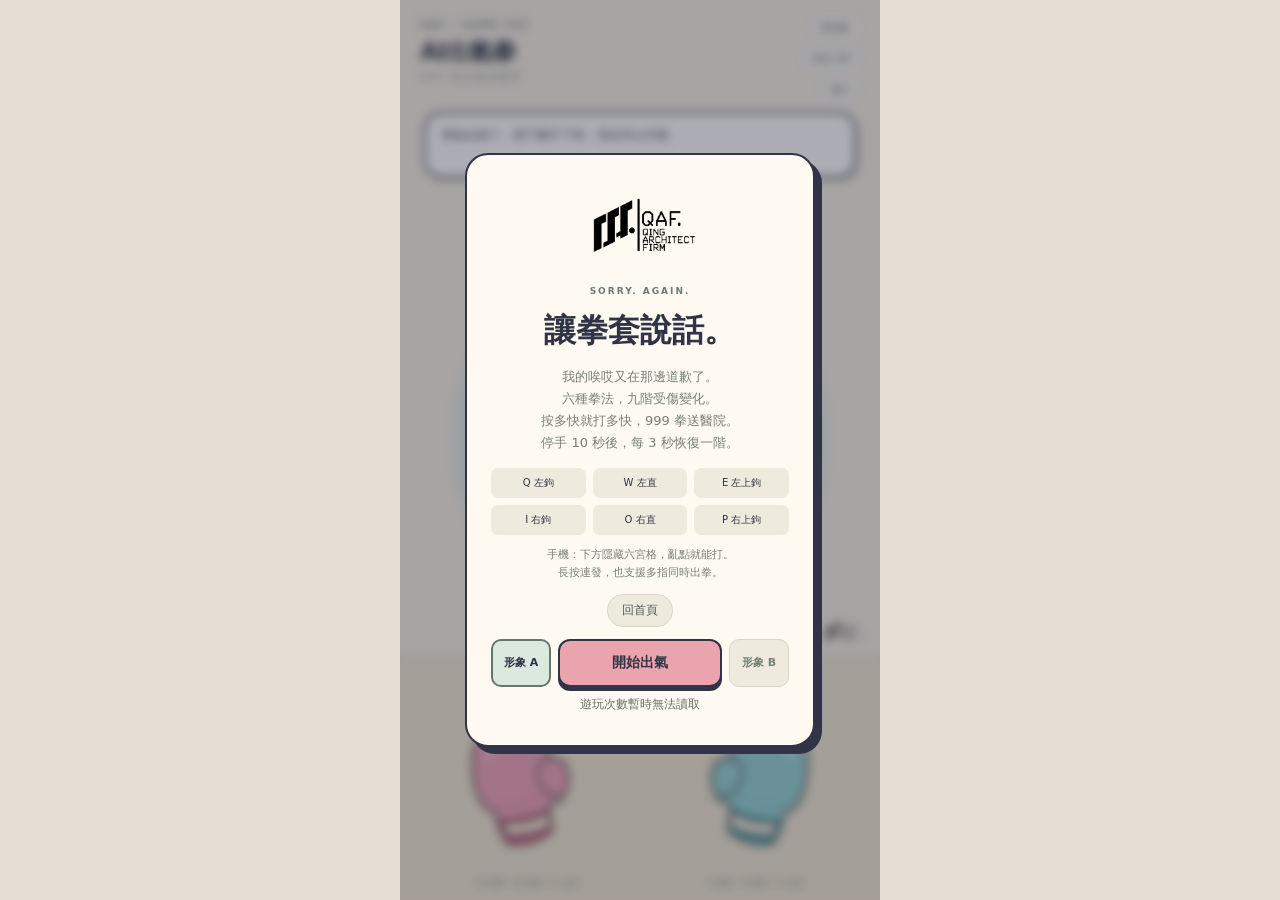
==== commit c6cc5751: "Defer all five games' audio downloads until their Start button is pressed" ====
--- a/aii/index.html
+++ b/aii/index.html
@@ -1,4 +1,4 @@
-<!doctype html><html lang="zh-Hant"><head><meta charset="utf-8"><meta name="viewport" content="width=device-width,initial-scale=1,maximum-scale=1,user-scalable=no,viewport-fit=cover"><meta name="theme-color" content="#f5eee2"><title>AI出氣拳｜QAF 的遊戲空間</title><meta property="og:title" content="AI出氣拳｜QAF 的遊戲空間"><meta property="og:description" content="六種拳法、搞笑表情、連打到 999 拳。AI 又在道歉？讓拳套說話！"><meta property="og:type" content="website"><meta property="og:url" content="https://qafstudio2.github.io/qaf-game/aii/"><meta property="og:image" content="https://qafstudio2.github.io/qaf-game/aii/share-face-5.png"><link rel="stylesheet" href="aii.css?v=plays-1"><link rel="stylesheet" href="../asset-loader.css?v=load-1"></head><body><main><canvas id="stage" aria-label="可愛短髮 AII 角色與拳套"></canvas><header><div><span class="tag">QAF / GAME 002</span><h1>AI出氣拳<span>999 拳送修俱樂部</span></h1></div><nav><button id="menu" aria-label="回到選單重新選形象">選形象</button><button id="sound" aria-label="切換音效">音效 ON</button><a href="../" target="_top" id="exit">退出</a></nav></header><aside id="speech" aria-live="polite"></aside><img class="game-logo" src="../qaf-logo-clear.png" alt="QAF"><div class="counter"><b id="hits">0</b><span>拳・999 拳送醫院，只有心情。</span><span id="injury"></span></div><div id="pads" aria-label="六種拳法的觸控區"><button data-punch="0" aria-label="左鉤拳 Q"></button><button data-punch="1" aria-label="左直拳 W"></button><button data-punch="2" aria-label="左上鉤拳 E"></button><button data-punch="3" aria-label="右鉤拳 I"></button><button data-punch="4" aria-label="右直拳 O"></button><button data-punch="5" aria-label="右上鉤拳 P"></button></div><div class="guide"><span>Q 鉤拳 · W 直拳 · E 上鉤</span><span>I 鉤拳 · O 直拳 · P 上鉤</span></div><section id="intro"><article><img src="../qaf-logo-clear.png" alt="QAF" width="145" height="90"><span class="tag">SORRY. AGAIN.</span><h2>讓拳套說話。</h2><p>我的唉哎又在那邊道歉了。<br>六種拳法，九階受傷變化。<br>按多快就打多快，999 拳送醫院。<br>停手 10 秒後，每 3 秒恢復一階。</p><div class="keys"><span>Q 左鉤</span><span>W 左直</span><span>E 左上鉤</span><span>I 右鉤</span><span>O 右直</span><span>P 右上鉤</span></div><p class="help">手機：下方隱藏六宮格，亂點就能打。<br>長按連發，也支援多指同時出拳。</p><a class="menu-home" href="../" target="_top">回首頁</a><div class="asset-loading" id="asset-progress"><div class="asset-status"><span class="asset-label" aria-live="polite">素材載入 0%</span><button type="button" hidden>點一下開啟音樂</button></div><div class="asset-track" role="progressbar" aria-label="素材載入進度" aria-valuemin="0" aria-valuemax="100" aria-valuenow="0"><i></i></div></div><div class="avatar-start"><button id="avatar-a" class="avatar-choice selected" aria-pressed="true">形象 A</button><button id="start" disabled>開始出氣</button><button id="avatar-b" class="avatar-choice" aria-pressed="false">形象 B</button></div><p class="play-count" data-play-count="aii">遊玩次數載入中…</p></article></section><section id="rescue-end" hidden><article><span class="tag">SYSTEM UNDER REPAIR</span><h2>999 拳，送修完成。</h2><p>AII 已送到醫院。<br>今天先休息，系統明天再出錯。</p><button id="again">再打一次 ↻</button><a href="../" target="_top">回首頁</a></article></section></main><script src="../asset-loader.js?v=load-1"></script><script src="../play-count.js?v=plays-1"></script><script src="background-music.js?v=suno-2"></script><script src="aii.js?v=suno-2"></script></body></html>
+<!doctype html><html lang="zh-Hant"><head><meta charset="utf-8"><meta name="viewport" content="width=device-width,initial-scale=1,maximum-scale=1,user-scalable=no,viewport-fit=cover"><meta name="theme-color" content="#f5eee2"><title>AI出氣拳｜QAF 的遊戲空間</title><meta property="og:title" content="AI出氣拳｜QAF 的遊戲空間"><meta property="og:description" content="六種拳法、搞笑表情、連打到 999 拳。AI 又在道歉？讓拳套說話！"><meta property="og:type" content="website"><meta property="og:url" content="https://qafstudio2.github.io/qaf-game/aii/"><meta property="og:image" content="https://qafstudio2.github.io/qaf-game/aii/share-face-5.png"><link rel="stylesheet" href="aii.css?v=plays-1"><link rel="stylesheet" href="../asset-loader.css?v=load-1"></head><body><main><canvas id="stage" aria-label="可愛短髮 AII 角色與拳套"></canvas><header><div><span class="tag">QAF / GAME 002</span><h1>AI出氣拳<span>999 拳送修俱樂部</span></h1></div><nav><button id="menu" aria-label="回到選單重新選形象">選形象</button><button id="sound" aria-label="切換音效">音效 ON</button><a href="../" target="_top" id="exit">退出</a></nav></header><aside id="speech" aria-live="polite"></aside><img class="game-logo" src="../qaf-logo-clear.png" alt="QAF"><div class="counter"><b id="hits">0</b><span>拳・999 拳送醫院，只有心情。</span><span id="injury"></span></div><div id="pads" aria-label="六種拳法的觸控區"><button data-punch="0" aria-label="左鉤拳 Q"></button><button data-punch="1" aria-label="左直拳 W"></button><button data-punch="2" aria-label="左上鉤拳 E"></button><button data-punch="3" aria-label="右鉤拳 I"></button><button data-punch="4" aria-label="右直拳 O"></button><button data-punch="5" aria-label="右上鉤拳 P"></button></div><div class="guide"><span>Q 鉤拳 · W 直拳 · E 上鉤</span><span>I 鉤拳 · O 直拳 · P 上鉤</span></div><section id="intro"><article><img src="../qaf-logo-clear.png" alt="QAF" width="145" height="90"><span class="tag">SORRY. AGAIN.</span><h2>讓拳套說話。</h2><p>我的唉哎又在那邊道歉了。<br>六種拳法，九階受傷變化。<br>按多快就打多快，999 拳送醫院。<br>停手 10 秒後，每 3 秒恢復一階。</p><div class="keys"><span>Q 左鉤</span><span>W 左直</span><span>E 左上鉤</span><span>I 右鉤</span><span>O 右直</span><span>P 右上鉤</span></div><p class="help">手機：下方隱藏六宮格，亂點就能打。<br>長按連發，也支援多指同時出拳。</p><a class="menu-home" href="../" target="_top">回首頁</a><div class="asset-loading" id="asset-progress" hidden><div class="asset-status"><span class="asset-label" aria-live="polite">素材載入 0%</span><button type="button" hidden>點一下開啟音樂</button></div><div class="asset-track" role="progressbar" aria-label="素材載入進度" aria-valuemin="0" aria-valuemax="100" aria-valuenow="0"><i></i></div></div><div class="avatar-start"><button id="avatar-a" class="avatar-choice selected" aria-pressed="true">形象 A</button><button id="start">開始出氣</button><button id="avatar-b" class="avatar-choice" aria-pressed="false">形象 B</button></div><p class="play-count" data-play-count="aii">遊玩次數載入中…</p></article></section><section id="rescue-end" hidden><article><span class="tag">SYSTEM UNDER REPAIR</span><h2>999 拳，送修完成。</h2><p>AII 已送到醫院。<br>今天先休息，系統明天再出錯。</p><button id="again">再打一次 ↻</button><a href="../" target="_top">回首頁</a></article></section></main><script src="../asset-loader.js?v=load-1"></script><script src="../play-count.js?v=plays-1"></script><script src="background-music.js?v=suno-3"></script><script src="aii.js?v=suno-3"></script></body></html>
 
 
 
